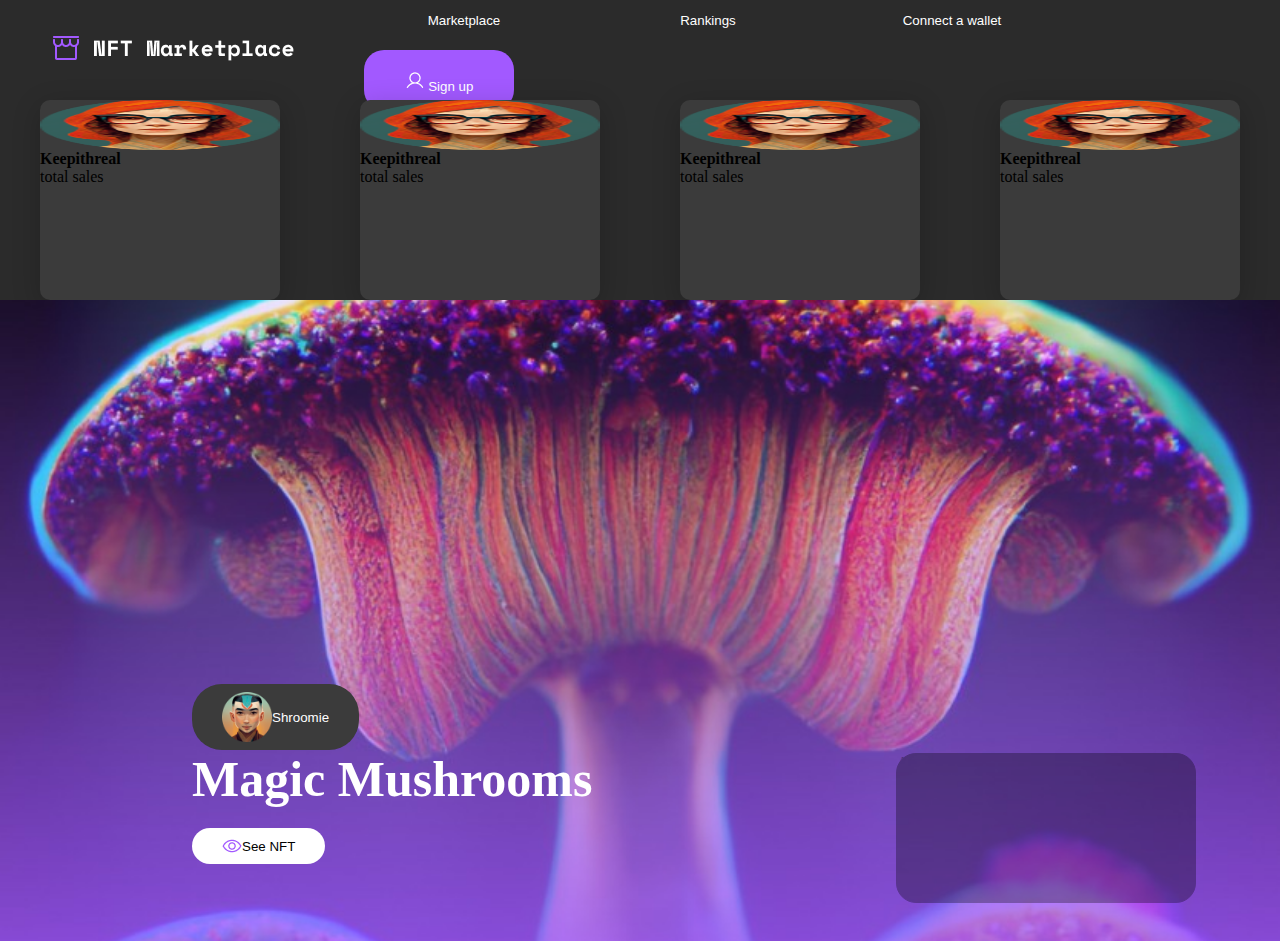
==== main.html @ bfda813e "Add files via upload" ====
<!DOCTYPE html>
<html lang="en">
  <head>
    <meta charset="UTF-8" />
    <meta http-equiv="X-UA-Compatible" content="IE=edge" />
    <meta name="viewport" content="width=device-width, initial-scale=1.0" />
    <link rel="stylesheet" href="scss/css/style.css" />
    <title>Document</title>
  </head>
  <body>
    <section class="nav">
      <nav>
        <div class="navbar">
          <div class="navbar__left">
            <img
              class="navbar__left--logo"
              src="./assets/images/logo.png"
              alt="navbar__left--logo"
            />
          </div>
          <div class="navbar__right">
            <ul class="navbar__right__content">
              <li class="navbar__right__content__item">
                <a href="#"><button>Marketplace</button> </a>
              </li>
              <li class="navbar__right__content__item">
                <a href="#"><button>Rankings</button> </a>
              </li>
              <li class="navbar__right__content__item">
                <a href="#"><button>Connect a wallet</button> </a>
              </li>
              <li class="navbar__right__content__item">
                <a href="#">
                  <button class="differentBtn">
                    <img src="./assets/images/User.png" alt="" /> Sign up
                  </button></a
                >
              </li>
            </ul>
          </div>
        </div>
      </nav>
    </section>
    <section class="topCreators">
      <div class="container">
        <div class="card">
            <img class="card__image" src="./assets/images/Artist Avatar.png" alt="Avatar" style="width:100%">
            <div class="card__content">
              <h4><b>Keepithreal</b></h4>
              <p>total sales</p>
            </div>
          </div>
          <div class="card">
            <img class="card__image" src="./assets/images/Artist Avatar.png" alt="Avatar" style="width:100%">
            <div class="card__content">
              <h4><b>Keepithreal</b></h4>
              <p>total sales</p>
            </div>
          </div>
          <div class="card">
            <img class="card__image" src="./assets/images/Artist Avatar.png" alt="Avatar" style="width:100%">
            <div class="card__content">
              <h4><b>Keepithreal</b></h4>
              <p>total sales</p>
            </div>
          </div>
          <div class="card">
            <img class="card__image" src="./assets/images/Artist Avatar.png" alt="Avatar" style="width:100%">
            <div class="card__content">
              <h4><b>Keepithreal</b></h4>
              <p>total sales</p>
            </div>
          </div>
          



      </div>
    </section>
    <section class="mushroom">
      <div class="container">
        <div class="mushroom__content">
          <button>
            <a href="">
              <img src="./assets/images/Avatar.png" alt="" />Shroomie</a
            >
          </button>
          <h1 class="mushroom__content__text">Magic Mushrooms</h1>
          <button class="seeNft">
            <a href="">
              <img class="eyelogo" src="./assets/images/Eye.png" alt="" /> See
              NFT</a
            >
          </button>
          <div class="timer">
            <div class="tımer__content">  <p>Auction ends in:</p>
                <h1>59 59 59</h1></div>
          
          </div>
        </div>
      </div>
    </section>
  </body>
</html>
---- scss/css/style.css ----
* {
  margin: 0;
  padding: 0;
  box-sizing: border-box;
}

.nav nav .navbar {
  display: flex;
  justify-content: space-between;
  align-items: center;
  height: 100px;
  width: 100%;
  background-color: #2B2B2B;
}
.nav nav .navbar__left {
  margin-left: 50px;
}
.nav nav .navbar__left img {
  -o-object-fit: cover;
     object-fit: cover;
}
.nav nav .navbar__left img:hover {
  cursor: pointer;
}
.nav nav .navbar__right {
  margin-left: 30px;
  margin-right: 50px;
}
.nav nav .navbar__right__content {
  color: white;
  list-style-type: none;
}
.nav nav .navbar__right__content__item {
  margin-left: 40px;
  font-weight: 600;
  display: inline;
  list-style: none;
}
.nav nav .navbar__right__content__item a {
  color: white;
  text-decoration: none;
}
.nav nav .navbar__right__content__item a .differentBtn {
  background-color: #A259FF;
  width: 150px;
}
.nav nav .navbar__right__content__item a .differentBtn img {
  -o-object-fit: fill;
     object-fit: fill;
}
.nav nav .navbar__right__content__item a button {
  width: 200px;
  border-radius: 20px;
  border: none;
  color: white;
  background-color: transparent;
  height: 60px;
  transition: transform 0.5s;
  padding: 20px;
}
.nav nav .navbar__right__content__item a button:hover {
  cursor: pointer;
  transform: scale(0.95, 0.95);
}
.nav nav .navbar__right__content__item a:hover {
  cursor: pointer;
  transform: scale(10%, 10%);
}
.nav nav .navbar__right__content__item:hover {
  cursor: pointer;
  transform: scale(10%, 10%);
}

.topCreators .container {
  background-color: #2B2B2B;
  display: flex;
  justify-content: space-around;
}
.topCreators .container .card {
  display: flex;
  flex-direction: column;
  background-color: #3b3b3b;
  border-radius: 10px;
  width: 240px;
  height: 200px;
  transition-duration: 0.6s;
  box-shadow: rgba(0, 0, 0, 0.2) 0px 7px 29px 0px;
}
.topCreators .container .card:hover {
  cursor: pointer;
  transform: scale(0.95, 0.95);
}
.topCreators .container .card img {
  width: 5%;
  height: 50px;
}
.topCreators .container .card .card_content h4 {
  display: flex;
  justify-content: center;
  align-items: flex-end;
  color: white;
}

.mushroom {
  background-image: url(/assets/images/mushroom.jpg);
  width: 100%;
  height: 641px;
  -o-object-fit: cover;
     object-fit: cover;
  background-repeat: no-repeat;
  background-position: 100%;
  background-size: 100%;
  position: relative;
}
.mushroom__content {
  padding-top: 30%;
  padding-left: 15%;
}
.mushroom__content .timer {
  position: absolute;
  width: 300px;
  margin-left: 60%;
  height: 150px;
  border-radius: 20px;
  border: solid 1px black;
  bottom: 6%;
  background-color: black;
  opacity: 0.3;
  left: 10%;
}
.mushroom__content .timer__content {
  display: flex;
  justify-content: center;
  align-items: center;
  border: solid 2px black;
}
.mushroom__content .seeNft {
  margin-top: 20px;
  transition-duration: 0.6s;
  background-color: white;
}
.mushroom__content .seeNft a {
  color: black;
}
.mushroom__content .seeNft a .eyelogo {
  width: 20px;
  height: 20px;
}
.mushroom__content .seeNft :hover {
  transform: scale(0.95%);
}
.mushroom__content__text {
  font-size: 50px;
  color: white;
  font-weight: 600;
}
.mushroom__content button {
  padding: 8px 30px;
  border-radius: 30px;
  background-color: #3b3b3b;
  border: none;
  color: white;
  font-family: "Work Sans", sans-serif;
  font-weight: 500;
  display: flex;
  justify-content: space-around;
  align-items: center;
  cursor: pointer;
  overflow: hidden;
  transition: 0.6s;
}
.mushroom__content button:hover {
  transition: 0.6s;
}
.mushroom__content button a {
  text-decoration: none;
  color: white;
  text-align: center;
  display: flex;
  justify-content: space-around;
  align-items: center;
}
.mushroom__content button a img {
  width: 50px;
  height: 50px;
}
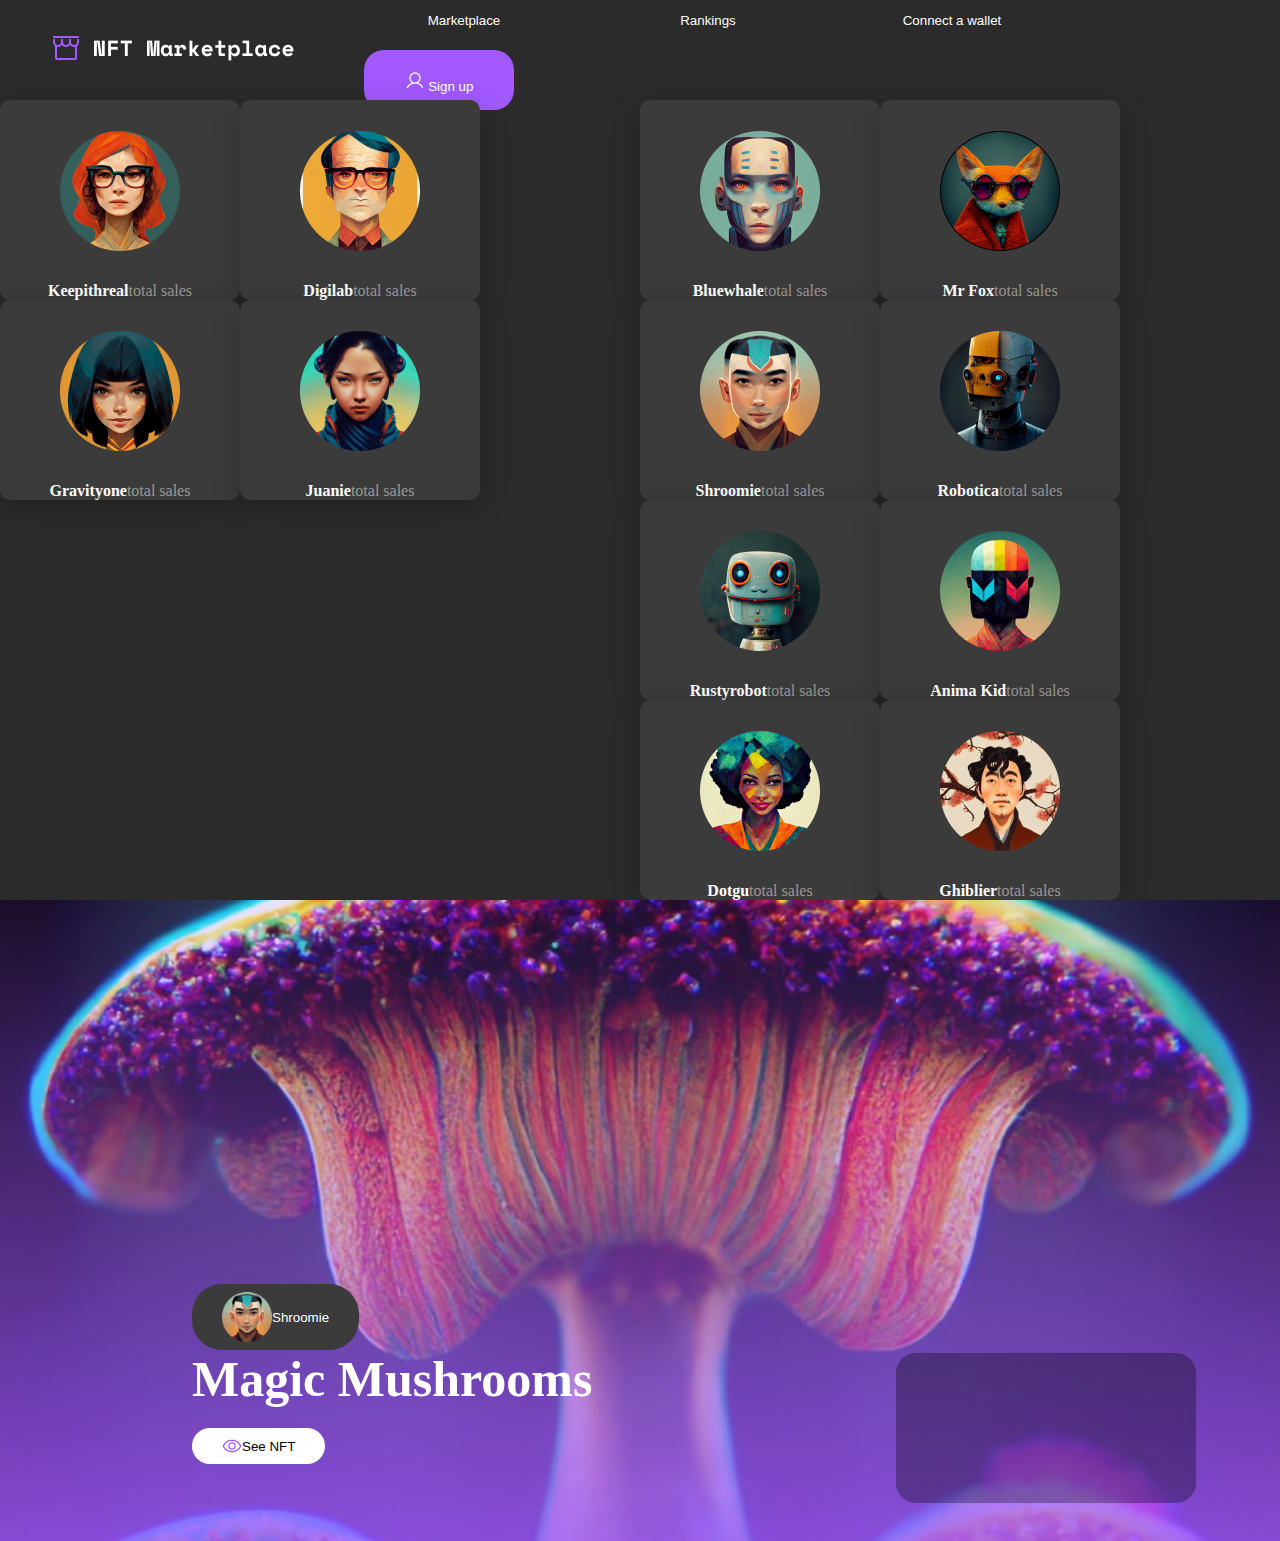
==== commit 637c7814: "uploaded" ====
--- a/main.html
+++ b/main.html
@@ -43,38 +43,148 @@
     </section>
     <section class="topCreators">
       <div class="container">
-        <div class="card">
-            <img class="card__image" src="./assets/images/Artist Avatar.png" alt="Avatar" style="width:100%">
+        <div class="cardV1">
+          <div class="card">
+            <img
+              class="card__image"
+              src="./assets/images/Artist Avatar.png"
+              alt="Avatar"
+            />
             <div class="card__content">
               <h4><b>Keepithreal</b></h4>
               <p>total sales</p>
             </div>
           </div>
           <div class="card">
-            <img class="card__image" src="./assets/images/Artist Avatar.png" alt="Avatar" style="width:100%">
-            <div class="card__content">
-              <h4><b>Keepithreal</b></h4>
-              <p>total sales</p>
-            </div>
-          </div>
-          <div class="card">
-            <img class="card__image" src="./assets/images/Artist Avatar.png" alt="Avatar" style="width:100%">
-            <div class="card__content">
-              <h4><b>Keepithreal</b></h4>
-              <p>total sales</p>
-            </div>
-          </div>
-          <div class="card">
-            <img class="card__image" src="./assets/images/Artist Avatar.png" alt="Avatar" style="width:100%">
-            <div class="card__content">
-              <h4><b>Keepithreal</b></h4>
-              <p>total sales</p>
-            </div>
-          </div>
-          
-
-
-
+            <img
+              class="card__image"
+              src="./assets/images/Artist Avatar e(1).png"
+              alt="Avatar"
+            />
+            <div class="card__content">
+              <h4><b>Digilab</b></h4>
+              <p>total sales</p>
+            </div>
+          </div>
+          <div class="card">
+            <img
+              class="card__image"
+              src="./assets/images/Avatar Placeholder.png"
+              alt="Avatar"
+            />
+            <div class="card__content">
+              <h4><b>Gravityone</b></h4>
+              <p>total sales</p>
+            </div>
+          </div>
+          <div class="card">
+            <img
+              class="card__image"
+              src="./assets/images/Avatar Placeho.png"
+              alt="Avatar"
+            />
+            <div class="card__content">
+              <h4><b>Juanie</b></h4>
+              <p>total sales</p>
+            </div>
+          </div>
+        </div>
+        <div class="cardsV2">
+          <div class="card">
+            <img
+              class="card__image"
+              src="./assets/images/blue.png"
+              alt="Avatar"
+            />
+            <div class="card__content">
+              <h4><b>Bluewhale</b></h4>
+              <p>total sales</p>
+            </div>
+          </div>
+          <div class="card">
+            <img
+              class="card__image"
+              src="./assets/images/fox.png"
+              alt="Avatar"
+            />
+            <div class="card__content">
+              <h4><b>Mr Fox</b></h4>
+              <p>total sales</p>
+            </div>
+          </div>
+          <div class="card">
+            <img
+              class="card__image"
+              src="./assets/images/shroiomie.png"
+              alt="Avatar"
+            />
+            <div class="card__content">
+              <h4><b>Shroomie</b></h4>
+              <p>total sales</p>
+            </div>
+          </div>
+          <div class="card">
+            <img
+              class="card__image"
+              src="./assets/images/avatarr.png"
+              alt="Avatar"
+            />
+            <div class="card__content">
+              <h4><b>Robotica</b></h4>
+              <p>total sales</p>
+            </div>
+          </div>
+
+          <div class="cardsV3">
+            <div class="card">
+              <img
+                class="card__image"
+                src="./assets/images/robot.png"
+                alt="Avatar"
+              />
+              <div class="card__content">
+                <h4><b>Rustyrobot</b></h4>
+                <p>total sales</p>
+              </div>
+            </div>
+            <div class="card">
+              <img
+                class="card__image"
+                src="./assets/images/anime-kdi.png"
+                alt="Avatar"
+              />
+              <div class="card__content">
+                <h4><b>Anima Kid</b></h4>
+                <p>total sales</p>
+              </div>
+            </div>
+            <div class="card">
+              <img
+                class="card__image"
+                src="./assets/images/dotgu.png"
+                alt="Avatar"
+              />
+              <div class="card__content">
+                <h4><b>Dotgu</b></h4>
+                <p>total sales</p>
+              </div>
+            </div>
+            <div class="card">
+              <img
+                class="card__image"
+                src="./assets/images/sonuncu.png"
+                alt="Avatar"
+              />
+              <div class="card__content">
+                <h4><b>Ghiblier</b></h4>
+                <p>total sales</p>
+              </div>
+            </div>
+
+
+
+
+        </div>
       </div>
     </section>
     <section class="mushroom">
@@ -82,7 +192,7 @@
         <div class="mushroom__content">
           <button>
             <a href="">
-              <img src="./assets/images/Avatar.png" alt="" />Shroomie</a
+              <img src="./assets/images/shroiomie.png" alt="" />Shroomie</a
             >
           </button>
           <h1 class="mushroom__content__text">Magic Mushrooms</h1>
@@ -93,9 +203,10 @@
             >
           </button>
           <div class="timer">
-            <div class="tımer__content">  <p>Auction ends in:</p>
-                <h1>59 59 59</h1></div>
-          
+            <div class="tımer__content">
+              <p>Auction ends in:</p>
+              <h1>59 59 59</h1>
+            </div>
           </div>
         </div>
       </div>
--- a/scss/css/style.css
+++ b/scss/css/style.css
@@ -72,7 +72,7 @@
 }
 
 .topCreators .container {
-  background-color: #2B2B2B;
+  background-color: #2b2b2b;
   display: flex;
   justify-content: space-around;
 }
@@ -80,6 +80,7 @@
   display: flex;
   flex-direction: column;
   background-color: #3b3b3b;
+  float: left;
   border-radius: 10px;
   width: 240px;
   height: 200px;
@@ -91,14 +92,21 @@
   transform: scale(0.95, 0.95);
 }
 .topCreators .container .card img {
-  width: 5%;
-  height: 50px;
+  width: 120px;
+  height: 120px;
+  margin: auto;
 }
-.topCreators .container .card .card_content h4 {
+.topCreators .container .card .card__content {
   display: flex;
   justify-content: center;
   align-items: flex-end;
+  text-align: center;
+}
+.topCreators .container .card .card__content h4 {
   color: white;
+}
+.topCreators .container .card .card__content p {
+  color: #9b9898;
 }
 
 .mushroom {
@@ -133,6 +141,9 @@
   justify-content: center;
   align-items: center;
   border: solid 2px black;
+}
+.mushroom__content .timer__content h1 {
+  z-index: 999;
 }
 .mushroom__content .seeNft {
   margin-top: 20px;
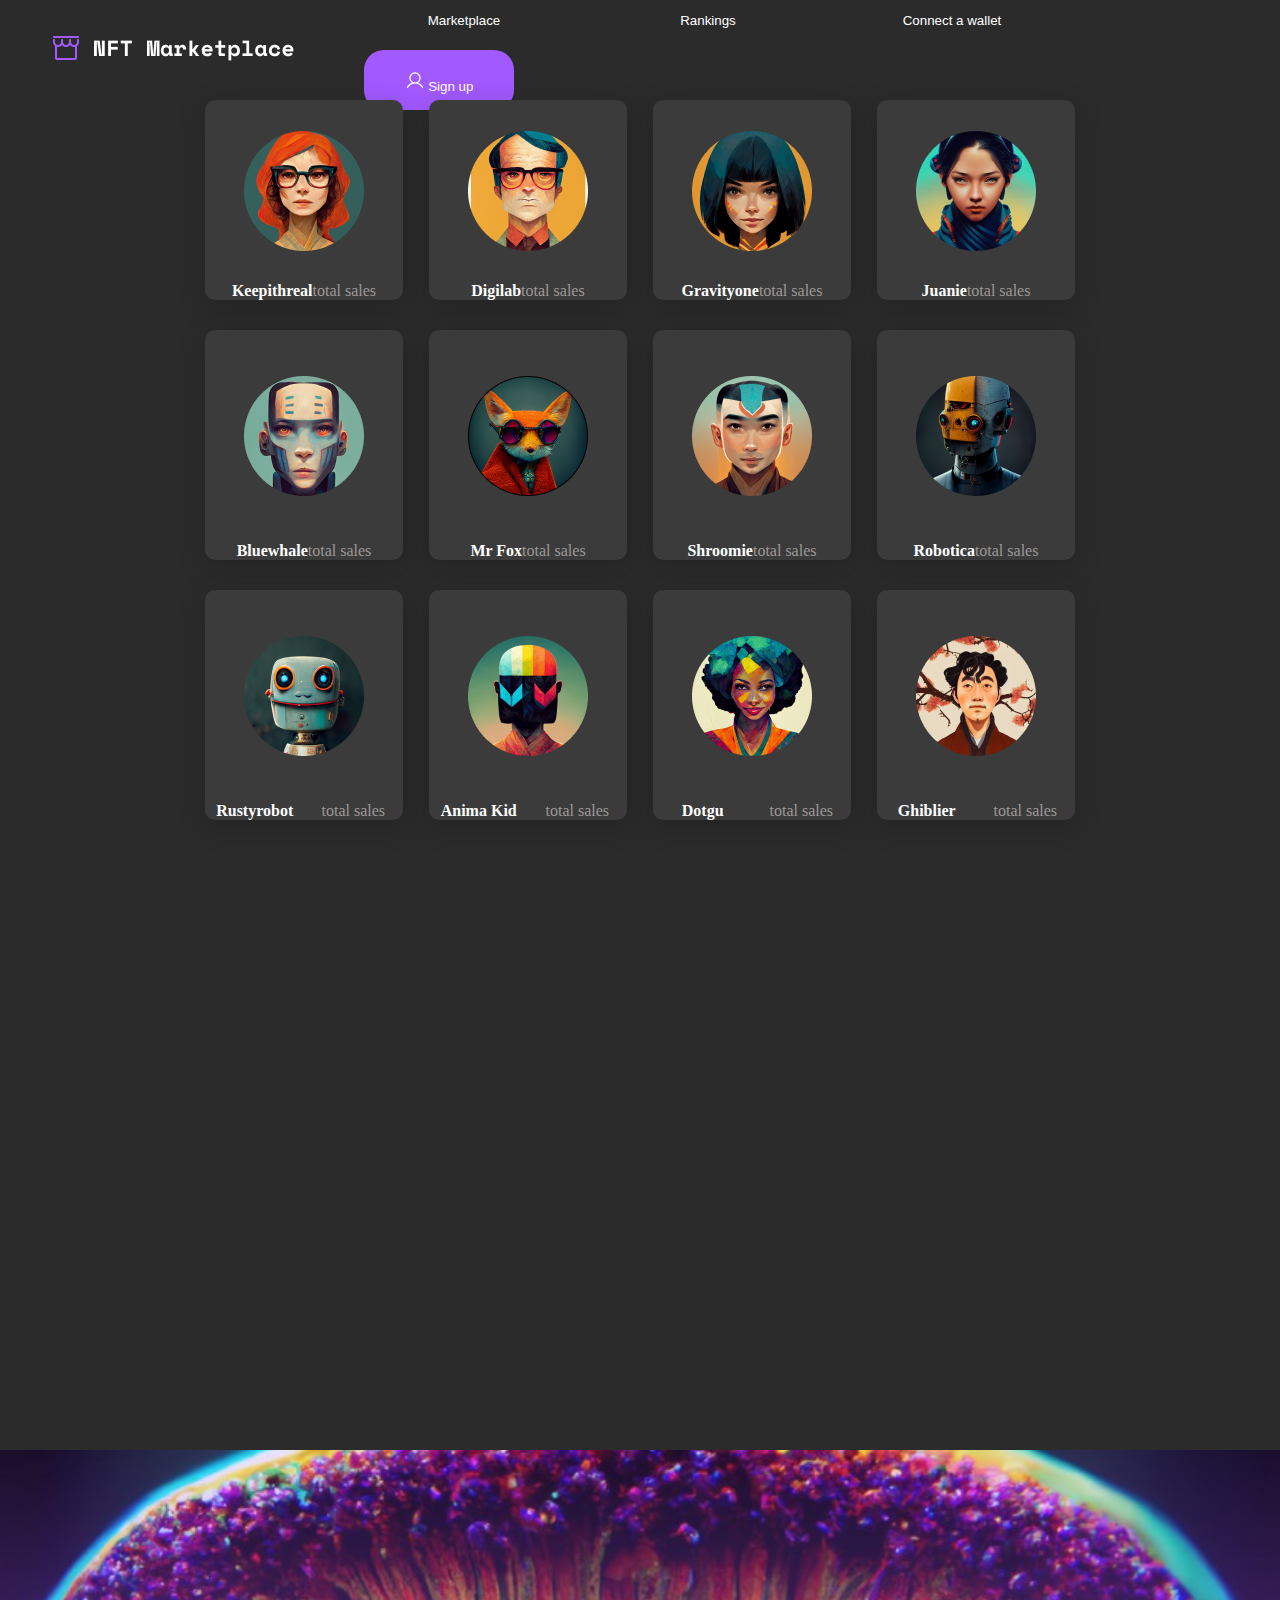
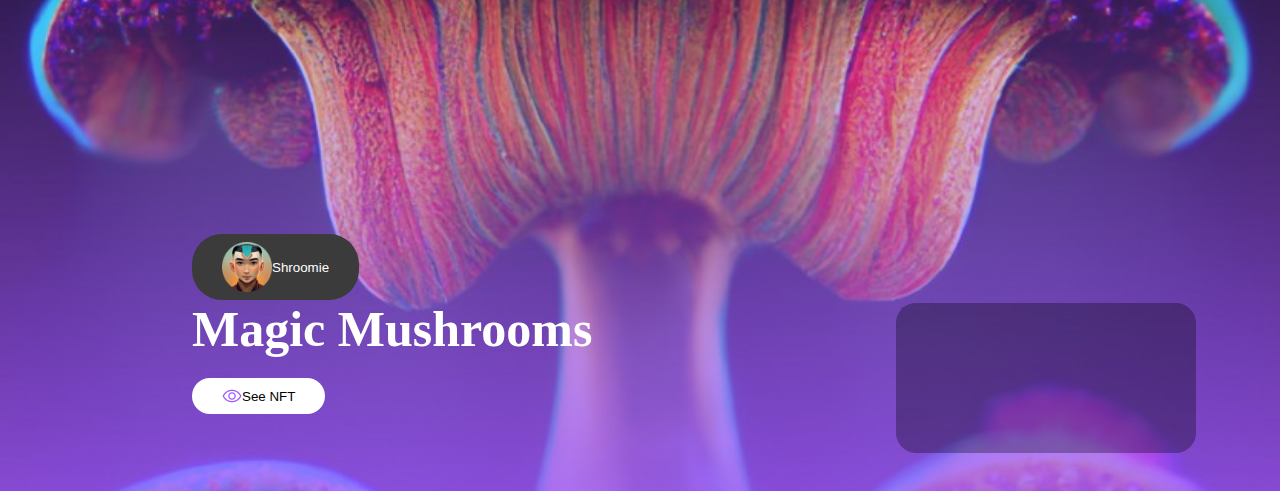
==== commit f32bc2ae: "Add files via upload" ====
--- a/main.html
+++ b/main.html
@@ -43,6 +43,14 @@
     </section>
     <section class="topCreators">
       <div class="container">
+        <div>
+        
+          <div class="topCreators__list">
+            <div class="topCreators__"></div>
+
+            <div></div>
+          </div>
+        </div>
         <div class="cardV1">
           <div class="card">
             <img
@@ -89,7 +97,7 @@
             </div>
           </div>
         </div>
-        <div class="cardsV2">
+        <div class="cardV2">
           <div class="card">
             <img
               class="card__image"
@@ -135,57 +143,58 @@
             </div>
           </div>
 
-          <div class="cardsV3">
-            <div class="card">
-              <img
-                class="card__image"
-                src="./assets/images/robot.png"
-                alt="Avatar"
-              />
-              <div class="card__content">
-                <h4><b>Rustyrobot</b></h4>
-                <p>total sales</p>
-              </div>
-            </div>
-            <div class="card">
-              <img
-                class="card__image"
-                src="./assets/images/anime-kdi.png"
-                alt="Avatar"
-              />
-              <div class="card__content">
-                <h4><b>Anima Kid</b></h4>
-                <p>total sales</p>
-              </div>
-            </div>
-            <div class="card">
-              <img
-                class="card__image"
-                src="./assets/images/dotgu.png"
-                alt="Avatar"
-              />
-              <div class="card__content">
-                <h4><b>Dotgu</b></h4>
-                <p>total sales</p>
-              </div>
-            </div>
-            <div class="card">
-              <img
-                class="card__image"
-                src="./assets/images/sonuncu.png"
-                alt="Avatar"
-              />
-              <div class="card__content">
-                <h4><b>Ghiblier</b></h4>
-                <p>total sales</p>
-              </div>
-            </div>
-
-
-
-
-        </div>
+   
       </div>
+      <div class="cardV3">
+        <div class="card">
+          <img
+            class="card__image"
+            src="./assets/images/robot.png"
+            alt="Avatar"
+          />
+          <div class="card__content">
+            <h4><b>Rustyrobot</b></h4>
+            <p>total sales</p>
+          </div>
+        </div>
+        <div class="card">
+          <img
+            class="card__image"
+            src="./assets/images/anime-kdi.png"
+            alt="Avatar"
+          />
+          <div class="card__content">
+            <h4><b>Anima Kid</b></h4>
+            <p>total sales</p>
+          </div>
+        </div>
+        <div class="card">
+          <img
+            class="card__image"
+            src="./assets/images/dotgu.png"
+            alt="Avatar"
+          />
+          <div class="card__content">
+            <h4><b>Dotgu</b></h4>
+            <p>total sales</p>
+          </div>
+        </div>
+        <div class="card">
+          <img
+            class="card__image"
+            src="./assets/images/sonuncu.png"
+            alt="Avatar"
+          />
+          <div class="card__content">
+            <h4><b>Ghiblier</b></h4>
+            <p>total sales</p>
+          </div>
+        </div>
+
+
+
+
+    </div>
     </section>
     <section class="mushroom">
       <div class="container">
--- a/scss/css/style.css
+++ b/scss/css/style.css
@@ -71,42 +71,124 @@
   transform: scale(10%, 10%);
 }
 
-.topCreators .container {
+.topCreators {
   background-color: #2b2b2b;
-  display: flex;
-  justify-content: space-around;
-}
-.topCreators .container .card {
+  height: 150vh;
+}
+.topCreators .container .cardV1 {
+  display: flex;
+  width: 70%;
+  justify-content: space-around;
+  margin: auto;
+}
+.topCreators .container .cardV1 .card {
   display: flex;
   flex-direction: column;
   background-color: #3b3b3b;
-  float: left;
   border-radius: 10px;
-  width: 240px;
+  width: 22%;
   height: 200px;
   transition-duration: 0.6s;
   box-shadow: rgba(0, 0, 0, 0.2) 0px 7px 29px 0px;
 }
-.topCreators .container .card:hover {
-  cursor: pointer;
-  transform: scale(0.95, 0.95);
-}
-.topCreators .container .card img {
+.topCreators .container .cardV1 .card:hover {
+  cursor: pointer;
+  transform: scale(0.95, 0.95);
+}
+.topCreators .container .cardV1 .card img {
   width: 120px;
   height: 120px;
   margin: auto;
 }
-.topCreators .container .card .card__content {
+.topCreators .container .cardV1 .card .card__content {
   display: flex;
   justify-content: center;
   align-items: flex-end;
   text-align: center;
 }
-.topCreators .container .card .card__content h4 {
-  color: white;
-}
-.topCreators .container .card .card__content p {
+.topCreators .container .cardV1 .card .card__content h4 {
+  color: white;
+}
+.topCreators .container .cardV1 .card .card__content p {
   color: #9b9898;
+}
+.topCreators .container .cardV2 {
+  padding-top: 30px;
+  display: flex;
+  width: 70%;
+  justify-content: space-around;
+  margin: auto;
+}
+.topCreators .container .cardV2 .card {
+  display: flex;
+  flex-direction: column;
+  background-color: #3b3b3b;
+  border-radius: 10px;
+  width: 22%;
+  height: 230px;
+  transition-duration: 0.6s;
+  box-shadow: rgba(0, 0, 0, 0.2) 0px 7px 29px 0px;
+}
+.topCreators .container .cardV2 .card:hover {
+  cursor: pointer;
+  transform: scale(0.95, 0.95);
+}
+.topCreators .container .cardV2 .card img {
+  width: 120px;
+  height: 120px;
+  margin: auto;
+}
+.topCreators .container .cardV2 .card .card__content {
+  display: flex;
+  justify-content: center;
+  align-items: flex-end;
+  text-align: center;
+}
+.topCreators .container .cardV2 .card .card__content h4 {
+  color: white;
+}
+.topCreators .container .cardV2 .card .card__content p {
+  color: #9b9898;
+}
+.topCreators .container .cardV3 {
+  padding-top: 30px;
+  display: flex;
+  width: 70%;
+  justify-content: space-around;
+  margin: auto;
+}
+.topCreators .container .cardV3 .card {
+  display: flex;
+  flex-direction: column;
+  background-color: #3b3b3b;
+  border-radius: 10px;
+  width: 22%;
+  height: 230px;
+  transition-duration: 0.6s;
+  box-shadow: rgba(0, 0, 0, 0.2) 0px 7px 29px 0px;
+}
+.topCreators .container .cardV3 .card:hover {
+  cursor: pointer;
+  transform: scale(0.95, 0.95);
+}
+.topCreators .container .cardV3 .card img {
+  width: 120px;
+  height: 120px;
+  margin: auto;
+}
+.topCreators .container .cardV3 .card .card__content {
+  display: flex;
+  justify-content: center;
+  align-items: flex-end;
+  text-align: center;
+}
+.topCreators .container .cardV3 .card .card__content h4 {
+  color: white;
+  width: 100%;
+}
+.topCreators .container .cardV3 .card .card__content p {
+  color: #9b9898;
+  width: 100%;
 }
 
 .mushroom {
